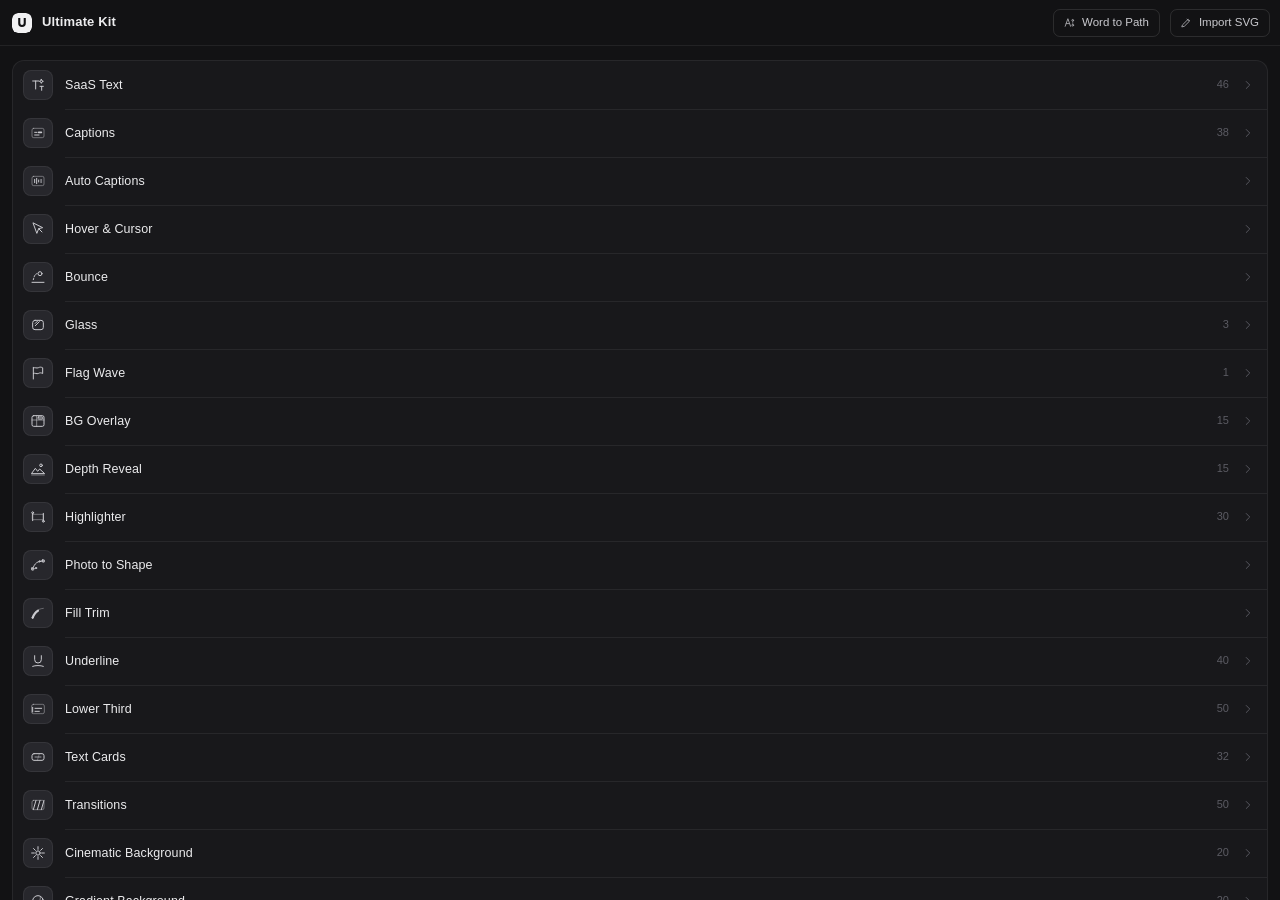
==== UltimateKit/index.html @ e40add66 "Ultimate Kit: whole project under version control The After Effects panel (UltimateKit/), its test h" ====
<!doctype html>
<html lang="en">
<head>
  <meta charset="utf-8">
  <meta name="viewport" content="width=device-width, initial-scale=1">
  <title>Ultimate Kit</title>
  <link rel="stylesheet" href="css/style.css">
</head>
<body>
  <div id="app">
    <header class="top">
      <button class="icon-btn" id="btnBack" title="Back" hidden>
        <svg viewBox="0 0 24 24"><path d="M15 5l-7 7 7 7"/></svg>
      </button>
      <div class="brand" id="brand">
        <span class="logo" aria-hidden="true"></span>
        <span class="title" id="pageTitle">Ultimate Kit</span>
      </div>
      <div class="spacer"></div>
      <button class="svg-btn" id="btnW2P" title="Word to Path: the selected text layers become one shape layer per letter">
        <svg viewBox="0 0 24 24"><path d="M4 19L9 5l5 14M6 14h6"/><circle cx="18" cy="8" r="1.6"/><circle cx="18" cy="17" r="1.6"/><path d="M18 9.6v5.8" opacity=".6"/></svg><span>Word to Path</span>
      </button>
      <button class="svg-btn" id="btnSvg" title="Import an SVG file as a shape layer (or drop an .svg on the panel)">
        <svg viewBox="0 0 24 24"><path d="M4 20l4-1 10-10-3-3L5 16z"/><path d="M13 6l3 3"/></svg><span>Import SVG</span>
      </button>
    </header>
    <main id="view"></main>
    <footer class="bar" id="bar">
      <div class="status" id="status"></div>
      <button class="btn primary" id="btnApply">Apply</button>
    </footer>
  </div>
  <script src="shared/catalog.js"></script>
  <script src="shared/underline.js"></script>
  <script src="shared/lowerthird.js"></script>
  <script src="shared/transitions.js"></script>
  <script src="shared/cards.js"></script>
  <script src="shared/slotcard.js"></script>
  <script src="shared/depth.js"></script>
  <script src="lib/depth/ort.wasm.min.js"></script>
  <script src="js/svgparse.js"></script>
  <script src="js/trace.js"></script>
  <script src="js/filltrim.js"></script>
  <script src="js/clickfx.js"></script>
  <script src="js/textprev.js"></script>
  <script src="js/ltprev.js"></script>
  <script src="js/trprev.js"></script>
  <script src="js/cardprev.js"></script>
  <script src="js/slotprev.js"></script>
<script src="shared/tiles.js"></script>
<script src="js/tilesprev.js"></script>
  <script src="js/depth.js"></script>
  <script src="js/depthprev.js"></script>
  <script src="js/wipeprev.js"></script>
  <script src="js/glassprev.js"></script>
  <script src="shared/cardspin.js"></script>
  <script src="shared/burst.js"></script>
  <script src="shared/sphere.js"></script>
  <script src="shared/swap.js"></script>
  <script src="shared/deck.js"></script>
  <script src="shared/focus.js"></script>
  <script src="shared/wave.js"></script>
  <script src="shared/bgov.js"></script>
<script src="shared/highlight.js"></script>
  <script src="shared/captions.js"></script>
  <script src="shared/pathsimp.js"></script>
  <script src="js/carouselprev.js"></script>
  <script src="js/waveprev.js"></script>
  <script src="js/bgovprev.js"></script>
<script src="js/hlprev.js"></script>
  <script src="js/capprev.js"></script>
  <script src="js/autocap.js"></script>
  <script src="js/centerline.js"></script>
  <script src="js/saasbgprev.js"></script>
  <script src="shared/balls.js"></script>
  <script src="js/ballprev.js"></script>
  <script src="js/cinebg.js"></script>
  <script src="js/gradbg.js"></script>
  <script src="js/main.js"></script>
</body>
</html>
---- UltimateKit/css/style.css ----
/*  Ultimate Kit - panel styles.
    Quiet, monochrome, precise: near-black surfaces, hairline borders, one light primary action. Colour is left to
    the previews - the interface itself stays neutral so the work is what you look at.                          */
:root {
  --bg: #121214;
  --bg-deep: #0d0d0f;
  --surface: #18181b;
  --surface-2: #1f1f23;
  --surface-3: #27272c;
  --line: rgba(255, 255, 255, .065);
  --line-2: rgba(255, 255, 255, .11);
  --line-3: rgba(255, 255, 255, .18);
  --text: #ececee;
  --text-2: #c9c9ce;
  --muted: #8a8a92;
  --faint: #5b5b63;
  --primary: #f1f1f3;
  --primary-ink: #111113;
  --ring: rgba(255, 255, 255, .9);
  --accent: #f1f1f3;                       /* kept for code that reads it: the interface accent is light, not a hue */
  --accent-soft: rgba(255, 255, 255, .055);
  --ok: #7ddf9f;
  --err: #ff8f8f;
  --radius: 10px;
  --radius-s: 7px;
  --ease: cubic-bezier(.2, .7, .2, 1);
  color-scheme: dark;
}
* { box-sizing: border-box; }
[hidden] { display: none !important; }
html, body { margin: 0; height: 100%; background: var(--bg); color: var(--text); }
body {
  font: 12px/1.45 "Segoe UI Variable Text", "Segoe UI", -apple-system, BlinkMacSystemFont, "Inter", Roboto, sans-serif;
  font-feature-settings: "tnum" 1, "cv11" 1;
  -webkit-font-smoothing: antialiased; user-select: none; overflow: hidden; letter-spacing: .05px;
}
#app { display: flex; flex-direction: column; height: 100vh; }
::selection { background: rgba(255, 255, 255, .2); }

/* ---------------------------------------------------------------- top bar */
.top { display: flex; align-items: center; gap: 4px; height: 46px; padding: 0 10px 0 12px; border-bottom: 1px solid var(--line); flex: none; background: var(--bg); }
.brand { display: flex; align-items: center; gap: 10px; min-width: 0; cursor: default; }
/* the mark: a light rounded square with a cut "U" */
.logo { width: 20px; height: 20px; flex: none; border-radius: 6px; background: var(--primary);
  -webkit-mask: url("data:image/svg+xml,%3Csvg xmlns='http://www.w3.org/2000/svg' viewBox='0 0 20 20'%3E%3Cpath fill-rule='evenodd' d='M5 0h10a5 5 0 0 1 5 5v10a5 5 0 0 1-5 5H5a5 5 0 0 1-5-5V5a5 5 0 0 1 5-5zm1.2 5v5.3a3.8 3.8 0 0 0 7.6 0V5h-2.1v5.3a1.7 1.7 0 0 1-3.4 0V5z'/%3E%3C/svg%3E") center / contain no-repeat;
          mask: url("data:image/svg+xml,%3Csvg xmlns='http://www.w3.org/2000/svg' viewBox='0 0 20 20'%3E%3Cpath fill-rule='evenodd' d='M5 0h10a5 5 0 0 1 5 5v10a5 5 0 0 1-5 5H5a5 5 0 0 1-5-5V5a5 5 0 0 1 5-5zm1.2 5v5.3a3.8 3.8 0 0 0 7.6 0V5h-2.1v5.3a1.7 1.7 0 0 1-3.4 0V5z'/%3E%3C/svg%3E") center / contain no-repeat; }
.title { font-size: 13px; font-weight: 600; letter-spacing: .15px; white-space: nowrap; overflow: hidden; text-overflow: ellipsis; color: var(--text); }
.spacer { flex: 1; }
.icon-btn { width: 28px; height: 28px; display: grid; place-items: center; border-radius: var(--radius-s); border: 0; background: transparent; color: var(--muted); cursor: pointer; flex: none; margin-left: -6px; transition: background .15s, color .15s; }
.icon-btn:hover { background: var(--surface-2); color: var(--text); }
.icon-btn svg, .tile svg, .chev svg { width: 17px; height: 17px; fill: none; stroke: currentColor; stroke-width: 1.6; stroke-linecap: round; stroke-linejoin: round; }
/* header: SVG import, a quiet secondary button */
.svg-btn { display: flex; align-items: center; gap: 6px; height: 28px; padding: 0 10px 0 9px; border-radius: var(--radius-s); border: 1px solid var(--line-2); background: transparent; color: var(--text-2); font: inherit; font-size: 11.5px; font-weight: 500; cursor: pointer; flex: none; transition: background .15s, border-color .15s, color .15s; }
.svg-btn:hover { background: var(--surface-2); border-color: var(--line-3); color: var(--text); }
@media (max-width: 400px) { .svg-btn { padding: 0 7px; } .svg-btn span { display: none; } .svg-btn + .svg-btn { margin-left: 4px; } }   /* a narrow panel: icons only (the names are in the tooltips) */
.svg-btn + .svg-btn { margin-left: 6px; }
.svg-btn svg { width: 13px; height: 13px; fill: none; stroke: currentColor; stroke-width: 1.7; stroke-linecap: round; stroke-linejoin: round; opacity: .8; }

/* ------------------------------------------------------------------ view */
#view { flex: 1; overflow-y: auto; overflow-x: hidden; padding: 14px 12px 20px; }
#view::-webkit-scrollbar { width: 10px; }
#view::-webkit-scrollbar-thumb { background: rgba(255, 255, 255, .09); border-radius: 10px; border: 3px solid var(--bg); }
#view::-webkit-scrollbar-thumb:hover { background: rgba(255, 255, 255, .16); }

/* home: one calm list of the categories */
.home-grid { display: flex; flex-direction: column; background: var(--surface); border: 1px solid var(--line); border-radius: 12px; overflow: hidden; }
.tile { display: flex; align-items: center; gap: 12px; min-height: 48px; padding: 0 12px 0 10px; cursor: pointer; color: var(--text); position: relative; transition: background .15s; }
.tile + .tile::before { content: ""; position: absolute; top: 0; left: 52px; right: 0; height: 1px; background: var(--line); }
.tile:hover { background: var(--surface-2); }
.tile:active { background: var(--surface-3); }
.tile .ic { width: 30px; height: 30px; border-radius: 8px; display: grid; place-items: center; background: var(--surface-3); color: var(--text-2); flex: none; box-shadow: inset 0 0 0 1px var(--line); }
.tile .ic svg { width: 16px; height: 16px; stroke-width: 1.5; }
.tile .nm { flex: 1; font-size: 12.5px; font-weight: 500; letter-spacing: .1px; white-space: nowrap; overflow: hidden; text-overflow: ellipsis; }
.tile .ct { font-size: 11px; color: var(--faint); }
.tile .go { color: var(--faint); display: grid; place-items: center; transition: transform .2s var(--ease), color .15s; }
.tile .go svg { width: 14px; height: 14px; }
.tile:hover .go { color: var(--muted); transform: translateX(2px); }
.home-note { color: var(--faint); font-size: 11px; margin: 14px 2px 0; line-height: 1.5; }

/* sections + controls */
.section { margin-bottom: 18px; }
.label { font-size: 10px; font-weight: 600; color: var(--faint); text-transform: uppercase; letter-spacing: 1.1px; margin: 0 2px 8px; display: flex; align-items: center; gap: 6px; }
.hint { color: var(--faint); font-size: 11px; line-height: 1.5; margin: 2px 2px 10px; }
.card { background: var(--surface); border: 1px solid var(--line); border-radius: var(--radius); padding: 6px 12px; }
.row { display: flex; align-items: center; gap: 10px; min-height: 34px; }
.card > .row + .row { border-top: 1px solid var(--line); }
.row .name { color: var(--muted); width: 78px; flex: none; font-size: 11.5px; }
.row .grow { flex: 1; min-width: 0; }
.seg { display: flex; background: var(--bg-deep); border: 1px solid var(--line); border-radius: 8px; padding: 2px; gap: 2px; flex: 1; }
.seg button { flex: 1; border: 0; background: transparent; color: var(--muted); padding: 4px 6px; border-radius: 6px; font: inherit; font-size: 11.5px; cursor: pointer; white-space: nowrap; transition: background .15s, color .15s; }
.seg button:hover { color: var(--text-2); }
.seg button.on { background: var(--surface-3); color: var(--text); box-shadow: 0 1px 2px rgba(0, 0, 0, .35), inset 0 0 0 1px var(--line-2); }

/* sliders: a thin track, filled up to the thumb (--p, set by the panel) */
.range { display: flex; align-items: center; gap: 10px; flex: 1; min-width: 0; }
input[type=range] { -webkit-appearance: none; appearance: none; flex: 1; min-width: 40px; height: 18px; background: transparent; outline: none; cursor: pointer; margin: 0; }
input[type=range]::-webkit-slider-runnable-track { height: 3px; border-radius: 3px;
  background: linear-gradient(to right, var(--text-2) 0, var(--text-2) var(--p, 50%), rgba(255, 255, 255, .12) var(--p, 50%)); }
input[type=range]::-webkit-slider-thumb { -webkit-appearance: none; width: 13px; height: 13px; margin-top: -5px; border-radius: 50%; background: #fff; border: 0; box-shadow: 0 1px 3px rgba(0, 0, 0, .55), 0 0 0 3px rgba(255, 255, 255, 0); transition: box-shadow .15s; }
input[type=range]:hover::-webkit-slider-thumb, input[type=range]:active::-webkit-slider-thumb { box-shadow: 0 1px 3px rgba(0, 0, 0, .55), 0 0 0 4px rgba(255, 255, 255, .1); }
.range .val { min-width: 42px; text-align: right; color: var(--text-2); font-variant-numeric: tabular-nums; font-size: 11.5px; }

input[type=text], input[type=number], select { flex: 1; min-width: 0; height: 28px; background: var(--bg-deep); color: var(--text); border: 1px solid var(--line-2); border-radius: var(--radius-s); padding: 0 9px; font: inherit; outline: none; transition: border-color .15s, box-shadow .15s; }
input[type=number] { -moz-appearance: textfield; }
input[type=number]::-webkit-inner-spin-button { opacity: .4; }
input::placeholder, textarea::placeholder { color: var(--faint); }
input[type=text]:focus, input[type=number]:focus, select:focus, textarea:focus { border-color: var(--line-3); box-shadow: 0 0 0 3px rgba(255, 255, 255, .06); }
textarea { width: 100%; box-sizing: border-box; resize: vertical; background: var(--bg-deep); color: var(--text); border: 1px solid var(--line-2); border-radius: var(--radius-s); padding: 7px 9px; font: inherit; line-height: 1.5; outline: none; display: block; margin: 6px 0; }

.swatch { position: relative; width: 22px; height: 22px; border-radius: 50%; overflow: hidden; flex: none; cursor: pointer; box-shadow: 0 0 0 1px rgba(255, 255, 255, .16), 0 1px 2px rgba(0, 0, 0, .4); transition: box-shadow .15s, transform .15s; }
.swatch:hover { box-shadow: 0 0 0 1px rgba(255, 255, 255, .35), 0 1px 2px rgba(0, 0, 0, .4); transform: scale(1.06); }
.swatch input { position: absolute; inset: -8px; width: 40px; height: 40px; border: 0; padding: 0; cursor: pointer; opacity: 0; }
.swatch span { position: absolute; inset: 0; border-radius: 50%; }
.toggle { position: relative; width: 30px; height: 18px; border-radius: 18px; background: rgba(255, 255, 255, .12); cursor: pointer; flex: none; transition: background .2s var(--ease); }
.toggle::after { content: ""; position: absolute; top: 2px; left: 2px; width: 14px; height: 14px; border-radius: 50%; background: #c8c8cd; box-shadow: 0 1px 2px rgba(0, 0, 0, .4); transition: transform .2s var(--ease), background .2s; }
.toggle.on { background: var(--primary); }
.toggle.on::after { transform: translateX(12px); background: var(--primary-ink); }

.btn { height: 28px; border: 1px solid var(--line-2); border-radius: var(--radius-s); padding: 0 12px; font: inherit; font-weight: 500; cursor: pointer; background: var(--surface-2); color: var(--text); white-space: nowrap; transition: background .15s, border-color .15s, filter .15s; }
.btn:hover { background: var(--surface-3); border-color: var(--line-3); }
.btn:active { transform: translateY(.5px); }
.btn.primary { background: var(--primary); color: var(--primary-ink); border-color: transparent; font-weight: 600; box-shadow: 0 1px 0 rgba(255, 255, 255, .5) inset, 0 2px 8px rgba(0, 0, 0, .35); }
.btn.primary:hover { background: #ffffff; }
.btn.block { width: 100%; }
.btn.small { height: 26px; padding: 0 10px; font-size: 11px; font-weight: 500; }
.btn[disabled] { opacity: .4; pointer-events: none; }
.btns { display: flex; gap: 6px; flex-wrap: wrap; }

/* preset library: search + edit bar */
.libbar { display: flex; align-items: center; gap: 6px; margin-bottom: 10px; position: relative; }
.libbar .sic { position: absolute; left: 9px; top: 50%; transform: translateY(-50%); display: grid; place-items: center; pointer-events: none; color: var(--faint); }
.libbar .sic svg { width: 13px; height: 13px; fill: none; stroke: currentColor; stroke-width: 2; stroke-linecap: round; }
.libbar input[type=text] { padding-left: 28px; height: 30px; }
.libbar .btn { flex: none; height: 30px; }

/* preset grid */
.grid { display: grid; grid-template-columns: repeat(auto-fill, minmax(100px, 1fr)); gap: 10px 8px; }
.preset { position: relative; border-radius: 9px; padding: 0; cursor: pointer; transition: opacity .12s; }
.preset canvas, .preset .thumb { display: block; width: 100%; aspect-ratio: 16 / 9; border-radius: 8px; object-fit: cover; background: #0b0b0d; box-shadow: 0 0 0 1px var(--line); transition: box-shadow .15s, transform .2s var(--ease); }
.preset:hover canvas, .preset:hover .thumb { box-shadow: 0 0 0 1px var(--line-3); }
.preset.on canvas, .preset.on .thumb { box-shadow: 0 0 0 1.5px var(--ring), 0 0 0 4px rgba(255, 255, 255, .08); }
.preset .thumb.mine { display: grid; place-items: center; color: var(--text-2); font-size: 18px; font-weight: 600; }
.preset .pn { font-size: 11px; padding: 6px 1px 0; white-space: nowrap; overflow: hidden; text-overflow: ellipsis; color: var(--text-2); }
.preset.on .pn { color: var(--text); }
.preset .pn b { color: var(--faint); font-weight: 500; margin-right: 5px; font-variant-numeric: tabular-nums; }
/* favourite star: top-right corner, warm yellow when on */
.preset .star { position: absolute; top: 5px; right: 5px; width: 22px; height: 22px; border: 0; border-radius: 6px; padding: 0; display: grid; place-items: center; background: rgba(10, 10, 12, .6); -webkit-backdrop-filter: blur(4px); backdrop-filter: blur(4px); cursor: pointer; opacity: 0; transition: opacity .15s, transform .15s; }
.preset .star svg { width: 13px; height: 13px; fill: none; stroke: #e9e9ee; stroke-width: 1.7; stroke-linejoin: round; }
.preset:hover .star { opacity: 1; }
.preset .star:hover { transform: scale(1.1); }
.preset .star.on { opacity: 1; background: rgba(10, 10, 12, .45); }
.preset .star.on svg { fill: #FFC83D; stroke: #FFC83D; filter: drop-shadow(0 0 3px rgba(255, 200, 61, .5)); }
.preset .del { position: absolute; top: 5px; left: 5px; width: 20px; height: 20px; border: 0; border-radius: 6px; padding: 0; display: none; place-items: center; background: rgba(230, 80, 80, .92); cursor: pointer; }
.preset .del svg { width: 12px; height: 12px; fill: none; stroke: #fff; stroke-width: 2.2; stroke-linecap: round; }
.lib.editing .preset .del { display: grid; }
.lib.editing .preset { cursor: grab; }
.lib.editing .preset:not(.plus) { animation: wob .35s ease-in-out infinite alternate; }
@keyframes wob { from { transform: rotate(-.5deg); } to { transform: rotate(.5deg); } }
.preset.dragging { opacity: .35; }
.preset.dropto canvas { box-shadow: 0 0 0 1.5px var(--ring); }
/* + tile: add your own preset */
.preset.plus { display: flex; flex-direction: column; }
.preset.plus .plusbox { width: 100%; aspect-ratio: 16 / 9; display: grid; place-items: center; color: var(--faint); border: 1px dashed var(--line-3); border-radius: 8px; transition: color .15s, border-color .15s, background .15s; }
.preset.plus .plusbox svg { width: 22px; height: 22px; fill: none; stroke: currentColor; stroke-width: 1.6; stroke-linecap: round; }
.preset.plus:hover .plusbox { color: var(--text); border-color: rgba(255, 255, 255, .35); background: var(--accent-soft); }
.preset.plus .pn { color: var(--muted); }
.preset.plus.open { grid-column: span 2; cursor: default; background: var(--surface); border: 1px solid var(--line-2); border-radius: 9px; }
.plusform { display: flex; flex-direction: column; gap: 6px; padding: 8px; }
.plusform .hint { margin: 0; }

/* collapsible (hover page) */
.fold { background: var(--surface); border: 1px solid var(--line); border-radius: var(--radius); margin-bottom: 10px; }
.fold > .head { display: flex; align-items: center; gap: 8px; padding: 11px 12px; cursor: pointer; font-weight: 500; font-size: 12.5px; }
.fold > .head .chev { display: grid; place-items: center; color: var(--faint); transition: transform .2s var(--ease); }
.fold > .head .chev svg { width: 13px; height: 13px; }
.fold.open > .head .chev { transform: rotate(90deg); }
.fold > .head .sub { margin-left: auto; color: var(--faint); font-weight: 400; font-size: 11px; }
.fold > .body { display: none; padding: 0 12px 12px; }
.fold.open > .body { display: block; }
.divider { height: 1px; background: var(--line); margin: 10px 0; }

/* dropdown (cursor layer picker) */
.dd { position: relative; flex: 1; min-width: 0; }
.dd > button { width: 100%; height: 28px; display: flex; align-items: center; gap: 6px; background: var(--bg-deep); color: var(--text); border: 1px solid var(--line-2); border-radius: var(--radius-s); padding: 0 9px; font: inherit; cursor: pointer; text-align: left; }
.dd > button:hover { border-color: var(--line-3); }
.dd > button span { flex: 1; overflow: hidden; text-overflow: ellipsis; white-space: nowrap; }
.dd > button svg { width: 12px; height: 12px; fill: none; stroke: var(--muted); stroke-width: 2; }
.dd .menu { position: absolute; left: 0; right: 0; top: calc(100% + 4px); background: var(--surface-2); border: 1px solid var(--line-2); border-radius: 9px; padding: 4px; max-height: 220px; overflow: auto; z-index: 20; box-shadow: 0 16px 40px rgba(0, 0, 0, .55); display: none; }
.dd.open .menu { display: block; }
.dd .menu div { padding: 6px 8px; border-radius: 6px; cursor: pointer; white-space: nowrap; overflow: hidden; text-overflow: ellipsis; display: flex; gap: 6px; align-items: center; }
.dd .menu div:hover { background: var(--surface-3); }
.dd .menu .t { color: var(--faint); font-size: 10px; width: 34px; flex: none; }
.dd .menu .empty { color: var(--faint); cursor: default; }
.dd .menu .empty:hover { background: transparent; }

/* click effect list + preview */
.fxlist { display: grid; grid-template-columns: 1fr 1fr; gap: 6px; }
.fxitem { background: var(--bg-deep); border: 1px solid var(--line); border-radius: 8px; padding: 8px 9px; cursor: pointer; transition: border-color .15s, background .15s; }
.fxitem:hover { border-color: var(--line-3); }
.fxitem.on { border-color: var(--ring); background: var(--accent-soft); }
.fxitem .n { font-size: 11.5px; }
.fxitem .d { font-size: 10px; color: var(--faint); line-height: 1.35; margin-top: 2px; }
.preview.cine { height: auto; aspect-ratio: 16 / 9; margin: 0 0 14px; background: #000; }
/* the page preview, docked at the top while the controls scroll under it */
.pvdock { position: sticky; top: -14px; z-index: 20; margin: -14px -12px 16px; padding: 12px 12px 12px; background: var(--bg); border-bottom: 1px solid var(--line); display: flex; align-items: flex-start; justify-content: center; gap: 6px; }
.pvdock .preview.cine { margin: 0; width: auto; aspect-ratio: 16 / 9; flex: none; max-width: 100%; height: min(28vh, 180px); }
.preview { width: 100%; height: 150px; border-radius: 10px; background: #0b0b0d; display: block; margin-top: 8px; box-shadow: 0 0 0 1px var(--line), 0 8px 24px rgba(0, 0, 0, .35); }

/* drop zone */
.drop { border: 1px dashed var(--line-3); border-radius: 10px; padding: 16px 10px; text-align: center; color: var(--muted); font-size: 11.5px; transition: border-color .15s, background .15s, color .15s; }
.drop.over { border-color: rgba(255, 255, 255, .5); background: var(--accent-soft); color: var(--text); }

/* footer */
.bar { flex: none; display: flex; align-items: center; gap: 10px; height: 54px; padding: 0 12px; border-top: 1px solid var(--line); background: var(--bg-deep); }
.bar.hidden { display: none; }
.bar #btnApply { height: 32px; min-width: 104px; padding: 0 18px; font-size: 12px; letter-spacing: .2px; }
.status { flex: 1; min-width: 0; font-size: 11px; color: var(--muted); white-space: nowrap; overflow: hidden; text-overflow: ellipsis; }
.status.ok { color: var(--ok); }
.status.err { color: var(--err); white-space: normal; line-height: 1.35; }
.busy { opacity: .55; pointer-events: none; }

/* Photo to Shape */
.ramp-graph { display: block; width: 100%; height: 54px; margin: 2px 0 6px; }
.p2s-info { font-size: 11px; color: var(--muted, #9a9aa2); margin: 6px 2px 4px; }
.p2s-chips { display: flex; flex-wrap: wrap; gap: 4px; margin: 0 2px 6px; }
.p2s-chips .chip { width: 16px; height: 16px; border-radius: 4px; border: 1px solid rgba(255,255,255,0.18); }

/* auto captions: the API key field, the editable words */
input[type=password] { flex: 1; min-width: 0; height: 28px; background: var(--bg-deep); color: var(--text); border: 1px solid var(--line-2); border-radius: var(--radius-s); padding: 0 9px; font: inherit; outline: none; }
input[type=password]:focus { border-color: var(--line-3); box-shadow: 0 0 0 3px rgba(255, 255, 255, .06); }
.acwords { display: flex; flex-wrap: wrap; gap: 4px; max-height: 176px; overflow: auto; padding: 2px 0 6px; }
.acwords input[type=text] { flex: none; width: auto; height: 24px; padding: 0 6px; }
.acwords input.low { border-color: #a37a1f; }
.acwords input.fixed { border-color: #3f7d55; }
.acinfo { color: var(--muted); font-size: 11px; padding: 0 0 6px; }
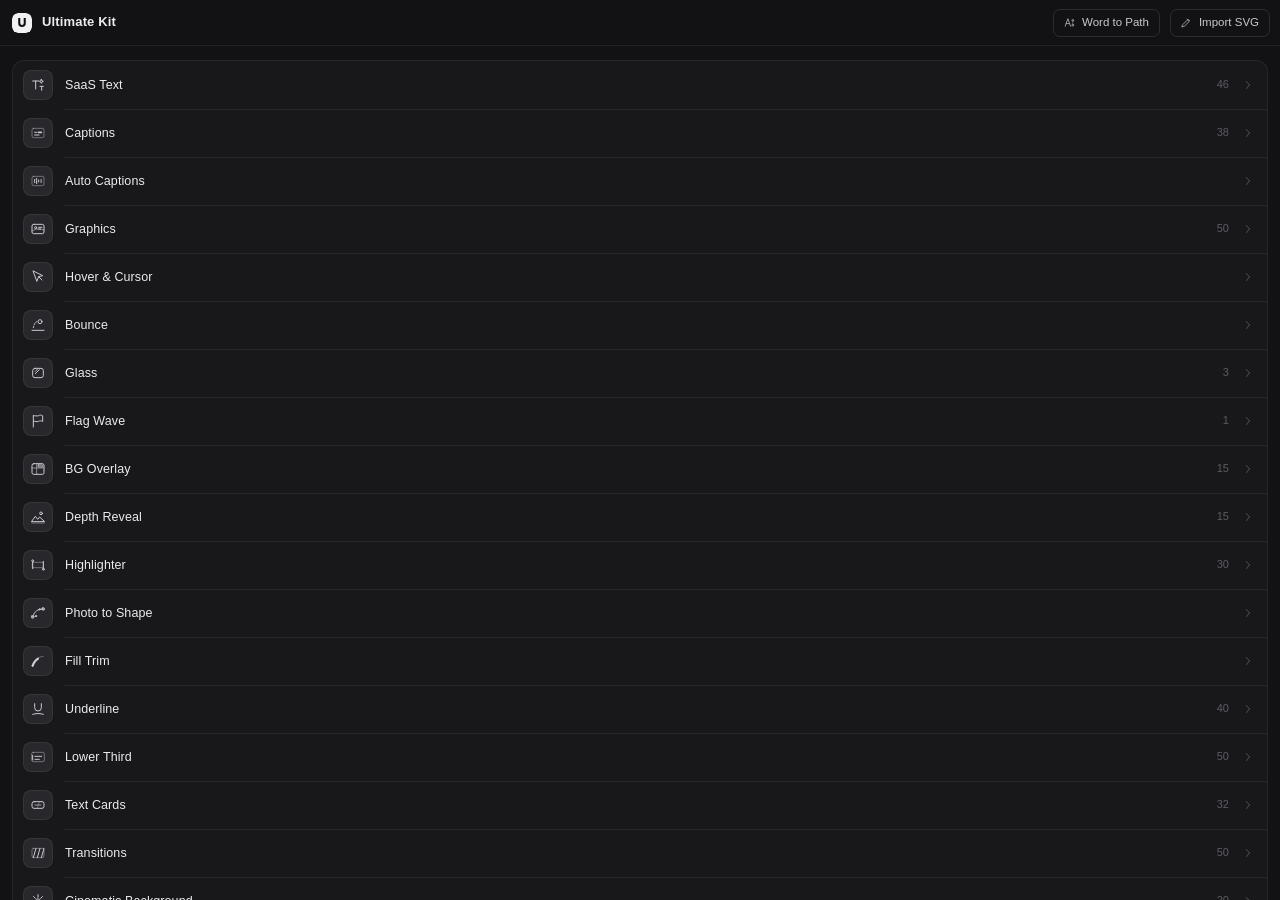
==== commit a3e25e5c: "Graphics: templates 26-50, the category in the list, AE fixes (counts above 1,000,000 keyed in thous" ====
--- a/UltimateKit/index.html
+++ b/UltimateKit/index.html
@@ -70,6 +70,10 @@
 <script src="js/hlprev.js"></script>
   <script src="js/capprev.js"></script>
   <script src="js/autocap.js"></script>
+  <script src="shared/graphics.js"></script>
+  <script src="shared/gfx_t1.js"></script>
+  <script src="shared/gfx_t2.js"></script>
+  <script src="js/gfxprev.js"></script>
   <script src="js/centerline.js"></script>
   <script src="js/saasbgprev.js"></script>
   <script src="shared/balls.js"></script>
--- a/UltimateKit/css/style.css
+++ b/UltimateKit/css/style.css
@@ -233,3 +233,42 @@
 .acwords input.low { border-color: #a37a1f; }
 .acwords input.fixed { border-color: #3f7d55; }
 .acinfo { color: var(--muted); font-size: 11px; padding: 0 0 6px; }
+
+/* auto captions: style tiles with a ... menu (Duplicate / Save / Delete), a dot when changed and not saved */
+.acbar { display: flex; align-items: center; justify-content: space-between; margin-bottom: 8px; }
+.acbar .label { margin: 0; }
+.acstyles .preset .dots { position: absolute; top: 5px; right: 5px; width: 24px; height: 22px; border: 0; border-radius: 6px; padding: 0; display: grid; place-items: center; background: rgba(10, 10, 12, .62); cursor: pointer; opacity: 0; transition: opacity .15s; }
+.acstyles .preset .dots svg { width: 14px; height: 14px; fill: #e9e9ee; }
+.acstyles .preset:hover .dots, .acstyles .preset.on .dots { opacity: 1; }
+.acstyles .preset.dirty .pn::after { content: ""; display: inline-block; width: 6px; height: 6px; border-radius: 50%; background: #FFC83D; margin-left: 6px; vertical-align: middle; }
+.acmenu { position: absolute; top: 30px; right: 5px; z-index: 20; display: flex; flex-direction: column; min-width: 112px; padding: 4px; border-radius: 8px; background: var(--surface-3); border: 1px solid var(--line-3); box-shadow: 0 8px 24px rgba(0, 0, 0, .5); }
+.acmenu button { border: 0; background: transparent; color: var(--text); text-align: left; padding: 6px 9px; border-radius: 5px; font: inherit; font-size: 11.5px; cursor: pointer; }
+.acmenu button:hover { background: var(--surface-2); }
+.acmenu button[disabled] { opacity: .35; pointer-events: none; }
+.acmenu button.danger { color: #ff8a8a; }
+.acname { width: 100%; height: 22px; margin-top: 4px; font-size: 11px; }
+
+/* auto captions: Character settings */
+.acflags { display: flex; gap: 4px; flex-wrap: wrap; }
+.acflag { min-width: 34px; height: 26px; padding: 0 8px; border: 1px solid var(--line-2); border-radius: 6px; background: var(--bg-deep); color: var(--muted); font: inherit; font-size: 12px; cursor: pointer; }
+.acflag:hover { color: var(--text); border-color: var(--line-3); }
+.acflag.on { background: var(--surface-3); color: var(--text); border-color: var(--line-3); box-shadow: inset 0 0 0 1px var(--line-2); }
+.accell { display: flex; align-items: center; gap: 5px; color: var(--muted); font-size: 11px; white-space: nowrap; }
+.accell input[type=number] { width: 64px; }
+
+/* graphics: palette chips (select, x delete, + add) and the selected palette's colours */
+.gfxchips { display: grid; grid-template-columns: repeat(auto-fill, minmax(92px, 1fr)); gap: 6px; padding: 6px 0 8px; }
+.gfxchip { position: relative; border: 1px solid var(--line-2); border-radius: 8px; padding: 6px 7px; cursor: pointer; background: var(--bg-deep); }
+.gfxchip:hover { border-color: var(--line-3); }
+.gfxchip.on { border-color: var(--ring); box-shadow: 0 0 0 3px rgba(255, 255, 255, .08); }
+.gfxchip.add { display: grid; place-items: center; color: var(--muted); min-height: 44px; }
+.gfxchip.add svg { width: 16px; height: 16px; fill: none; stroke: currentColor; stroke-width: 1.8; }
+.gfxdots { display: flex; gap: 3px; }
+.gfxdots span { width: 14px; height: 14px; border-radius: 50%; box-shadow: inset 0 0 0 1px rgba(255, 255, 255, .15); }
+.gfxpn { font-size: 10.5px; color: var(--text-2); margin-top: 5px; white-space: nowrap; overflow: hidden; text-overflow: ellipsis; }
+.gfxdel { position: absolute; top: 3px; right: 3px; width: 18px; height: 18px; border: 0; border-radius: 5px; padding: 0; display: grid; place-items: center; background: rgba(10, 10, 12, .6); cursor: pointer; opacity: 0; }
+.gfxdel svg { width: 11px; height: 11px; fill: none; stroke: #e9e9ee; stroke-width: 2; }
+.gfxchip:hover .gfxdel { opacity: 1; }
+.gfxroles { display: grid; grid-template-columns: repeat(auto-fill, minmax(108px, 1fr)); gap: 6px 10px; padding: 8px 0 6px; border-top: 1px solid var(--line); }
+.gfxrole { display: flex; align-items: center; gap: 7px; font-size: 11px; color: var(--muted); }
+.gfxname { grid-column: 1 / -1; }
